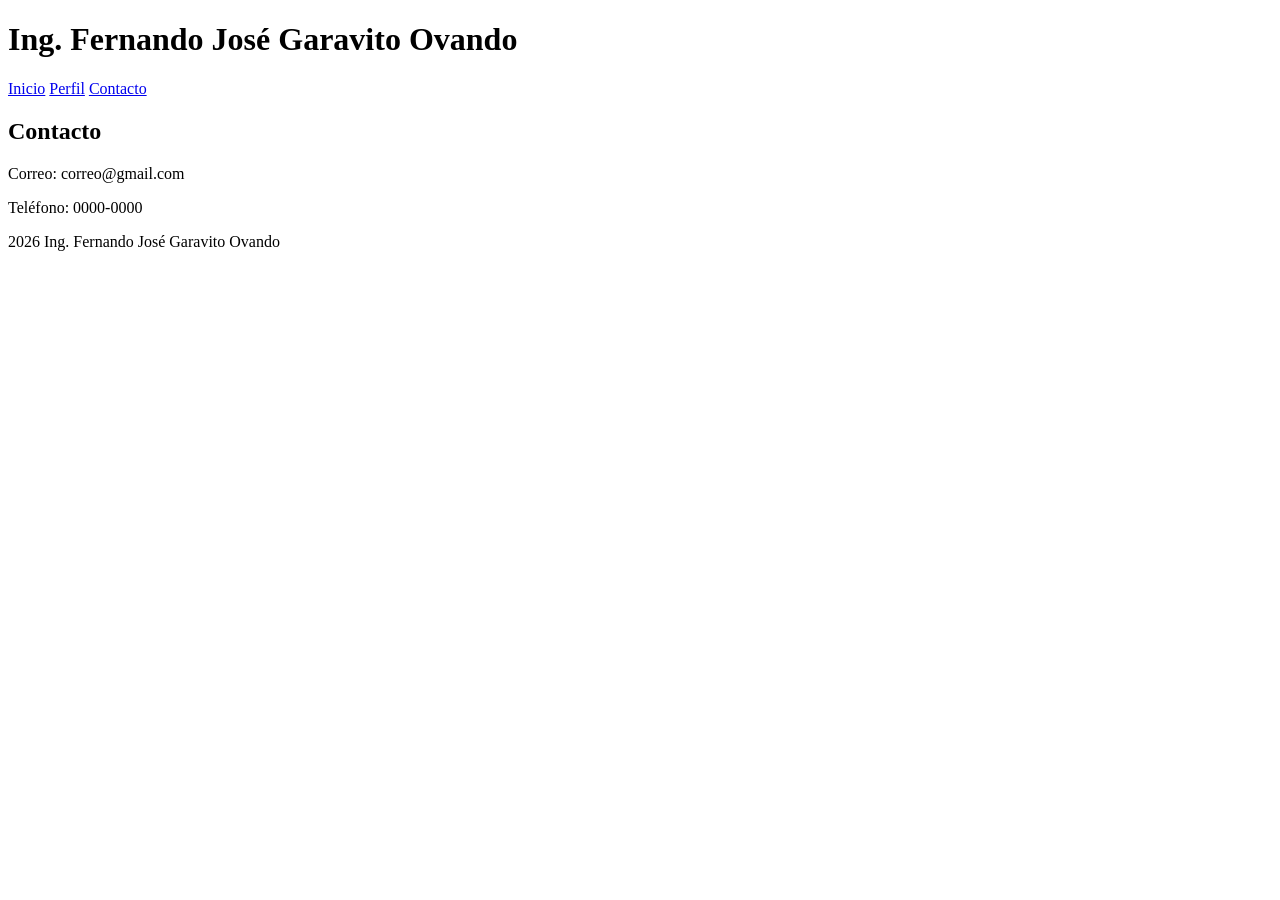
==== contacto.html @ 14e90460 "Cambios tercera clase Botones y una mejor estructura" ====
<!DOCTYPE html>
<html lang="es">
<head>
  <meta charset="UTF-8">
  <meta name="viewport" content="width=device-width, initial-scale=1.0">
  <title>Contacto - Curso Web Profesional</title>
  <meta name="description" content="Información de contacto.">
  <link rel="stylesheet" href="css/estilos.css">
</head>
<body>
  <header>
    <h1>Ing. Fernando José Garavito Ovando</h1>
    <nav>
      <a href="index.html">Inicio</a>
      <a href="perfil.html">Perfil</a>
      <a href="contacto.html">Contacto</a>
    </nav>
  </header>
  <main>
    <section>
      <h2>Contacto</h2>
      <p>Correo: correo@gmail.com</p>
      <p>Teléfono: 0000-0000</p>
    </section>
  </main>
  <footer>
    <p>2026 Ing. Fernando José Garavito Ovando</p>
  </footer>
  <script src="js/scripts.js"></script>
</body>
</html>
---- css/estilos.css ----
/* Hoja de estilos del proyecto.
   Se empieza a trabajar en la sesión 3.
   Las reglas se escriben debajo de este comentario. */
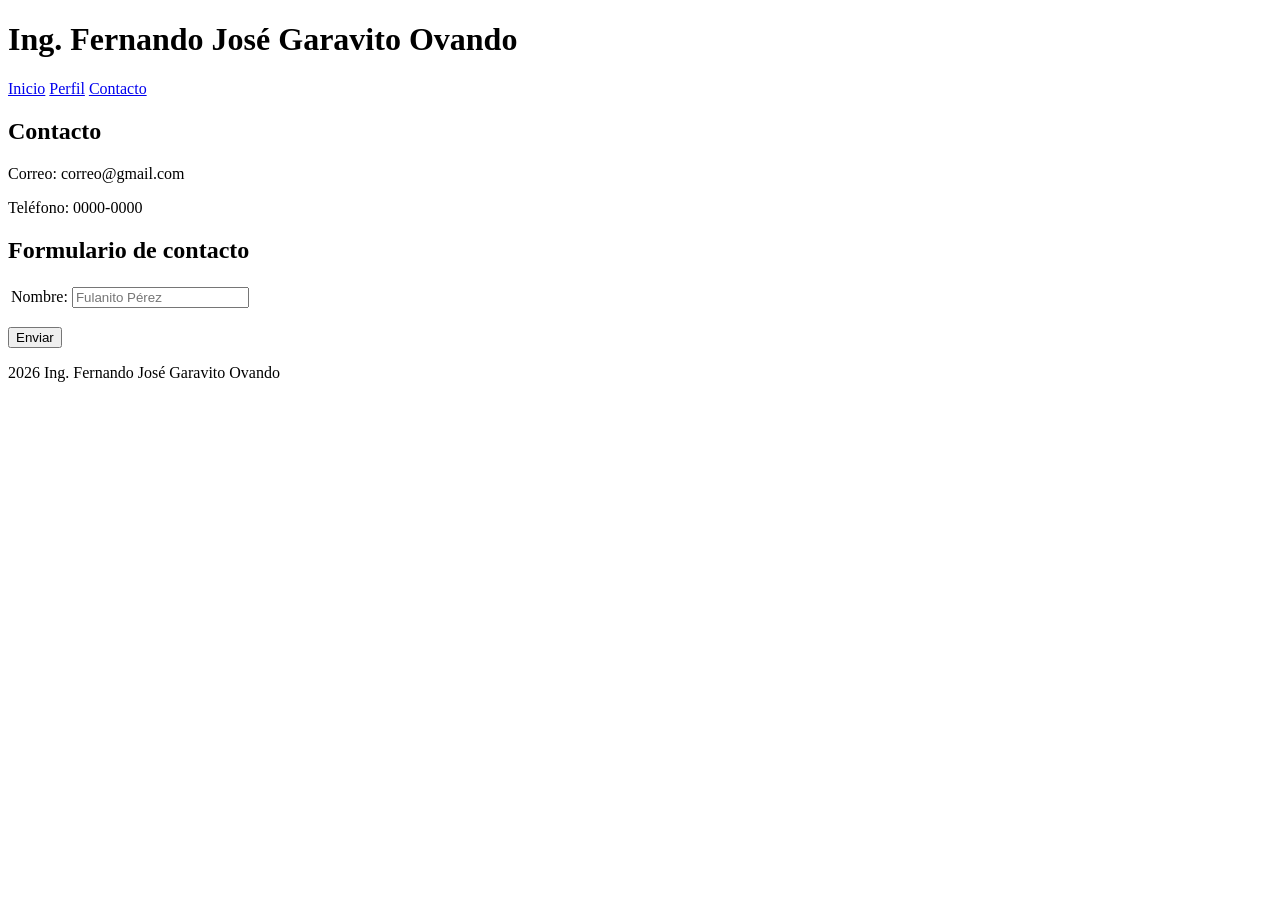
==== commit 8cc096e5: "Update contacto.html" ====
--- a/contacto.html
+++ b/contacto.html
@@ -22,6 +22,21 @@
       <p>Correo: correo@gmail.com</p>
       <p>Teléfono: 0000-0000</p>
     </section>
+
+    <section>
+      <h2>Formulario de contacto</h2>
+      <form action="#" method="post">
+        <table>
+          <tr>
+            <td><label for="nombre">Nombre:</label></td>
+            <td><input type="text" id="nombre" name="nombre" placeholder="Fulanito Pérez" required></td>
+          </tr>
+        </table>
+        <p>
+          <button type="submit">Enviar</button>
+        </p>
+      </form>
+    </section>
   </main>
   <footer>
     <p>2026 Ing. Fernando José Garavito Ovando</p>
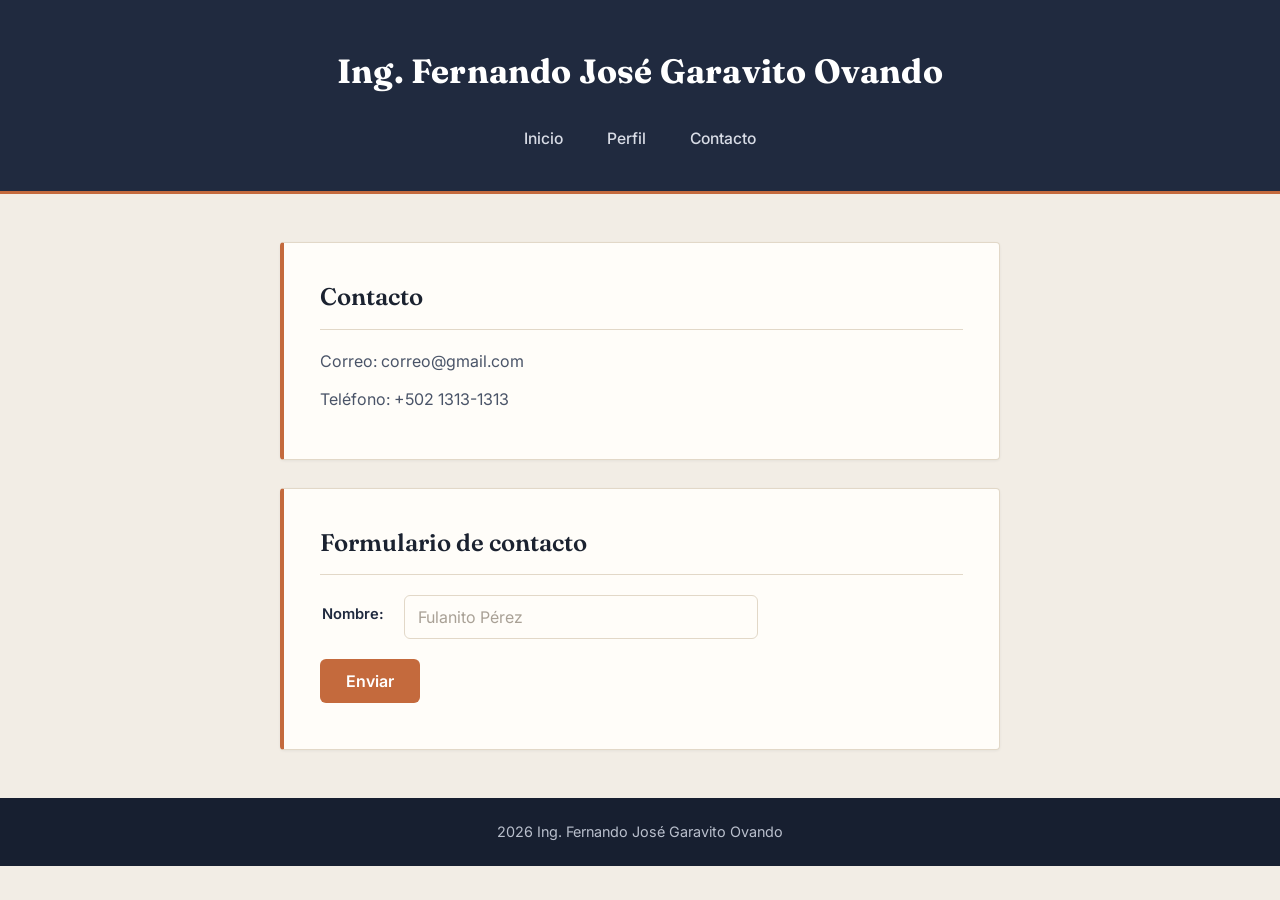
==== commit 87a2de8f: "Cambios" ====
--- a/contacto.html
+++ b/contacto.html
@@ -20,7 +20,7 @@
     <section>
       <h2>Contacto</h2>
       <p>Correo: correo@gmail.com</p>
-      <p>Teléfono: 0000-0000</p>
+      <p>Teléfono: +502 1313-1313</p>
     </section>
 
     <section>
--- a/css/estilos.css
+++ b/css/estilos.css
@@ -1,3 +1,238 @@
-/* Hoja de estilos del proyecto.
-   Se empieza a trabajar en la sesión 3.
-   Las reglas se escriben debajo de este comentario. */
+/* =====================================================
+   Sitio personal — Ing. Fernando José Garavito Ovando
+   Paleta: pizarra/índigo + cobre, tipografía Fraunces + Inter
+   ===================================================== */
+
+@import url('https://fonts.googleapis.com/css2?family=Fraunces:opsz,wght@9..144,500;9..144,600;9..144,700&family=Inter:wght@400;500;600&display=swap');
+
+:root {
+  --tinta:        #1b2230;
+  --tinta-suave:  #4a5468;
+  --pizarra:      #202a3f;
+  --pizarra-osc:  #171f30;
+  --cobre:        #c46a3d;
+  --cobre-osc:    #a8552d;
+  --fondo:        #f2ede5;
+  --superficie:   #fffdf9;
+  --borde:        #e2d8c8;
+}
+
+* {
+  margin: 0;
+  padding: 0;
+  box-sizing: border-box;
+}
+
+body {
+  font-family: "Inter", "Segoe UI", sans-serif;
+  background-color: var(--fondo);
+  color: var(--tinta);
+  line-height: 1.65;
+}
+
+h1, h2, h3 {
+  font-family: "Fraunces", "Georgia", serif;
+  font-weight: 600;
+  color: var(--tinta);
+}
+
+/* ===== Header ===== */
+header {
+  background-color: var(--pizarra);
+  color: #f2ede5;
+  padding: 44px 20px 30px;
+  text-align: center;
+  border-bottom: 3px solid var(--cobre);
+}
+
+header h1 {
+  color: #ffffff;
+  font-size: 2.1rem;
+  font-weight: 700;
+  letter-spacing: 0.2px;
+  margin-bottom: 18px;
+}
+
+/* ===== Navegación ===== */
+nav {
+  display: flex;
+  justify-content: center;
+  gap: 6px;
+  flex-wrap: wrap;
+}
+
+nav a {
+  color: #d8dce6;
+  text-decoration: none;
+  font-family: "Inter", sans-serif;
+  font-size: 0.98rem;
+  font-weight: 500;
+  padding: 8px 18px;
+  border-radius: 999px;
+  border: 1px solid transparent;
+  transition: all 0.2s ease;
+}
+
+nav a:hover,
+nav a:focus-visible {
+  color: #ffffff;
+  border-color: var(--cobre);
+  background-color: rgba(196, 106, 61, 0.18);
+}
+
+/* ===== Main / Contenido ===== */
+main {
+  max-width: 760px;
+  margin: 48px auto;
+  padding: 0 20px;
+}
+
+section {
+  background-color: var(--superficie);
+  border: 1px solid var(--borde);
+  border-radius: 4px;
+  border-left: 4px solid var(--cobre);
+  padding: 34px 36px;
+  margin-bottom: 28px;
+  box-shadow: 0 1px 3px rgba(23, 31, 48, 0.06);
+}
+
+section h2 {
+  font-size: 1.5rem;
+  margin-bottom: 18px;
+  padding-bottom: 12px;
+  border-bottom: 1px solid var(--borde);
+}
+
+section p {
+  color: var(--tinta-suave);
+  margin-bottom: 12px;
+  max-width: 65ch;
+}
+
+section ul {
+  color: var(--tinta-suave);
+  margin: 10px 0 10px 22px;
+}
+
+section ul li {
+  margin-bottom: 6px;
+}
+
+/* ===== Tarjetas de proyectos ===== */
+.tarjetas {
+  display: grid;
+  grid-template-columns: repeat(auto-fit, minmax(200px, 1fr));
+  gap: 20px;
+}
+
+.tarjetas article {
+  background-color: var(--fondo);
+  border: 1px solid var(--borde);
+  border-top: 3px solid var(--cobre);
+  border-radius: 6px;
+  padding: 20px;
+}
+
+.tarjetas article h3 {
+  font-family: "Fraunces", "Georgia", serif;
+  font-size: 1.1rem;
+  color: var(--pizarra);
+  margin-bottom: 10px;
+}
+
+.tarjetas article p {
+  color: var(--tinta-suave);
+  font-size: 0.95rem;
+  margin-bottom: 0;
+}
+
+/* ===== Formularios ===== */
+form {
+  display: flex;
+  flex-direction: column;
+  gap: 18px;
+  max-width: 440px;
+}
+
+form label {
+  display: block;
+  font-family: "Inter", sans-serif;
+  font-weight: 600;
+  font-size: 0.92rem;
+  color: var(--pizarra);
+  margin-bottom: 6px;
+}
+
+form input,
+form textarea {
+  width: 100%;
+  padding: 11px 13px;
+  border: 1px solid var(--borde);
+  border-radius: 6px;
+  background-color: #fffdf9;
+  font-family: inherit;
+  font-size: 1rem;
+  color: var(--tinta);
+}
+
+form textarea {
+  resize: vertical;
+  min-height: 110px;
+}
+
+form input:focus,
+form textarea:focus {
+  outline: none;
+  border-color: var(--cobre);
+  box-shadow: 0 0 0 3px rgba(196, 106, 61, 0.15);
+}
+
+form input::placeholder,
+form textarea::placeholder {
+  color: #a9a196;
+}
+
+button {
+  align-self: flex-start;
+  background-color: var(--cobre);
+  color: #ffffff;
+  border: none;
+  padding: 12px 26px;
+  border-radius: 6px;
+  font-family: "Inter", sans-serif;
+  font-size: 1rem;
+  font-weight: 600;
+  cursor: pointer;
+  transition: background-color 0.2s ease;
+}
+
+button:hover,
+button:focus-visible {
+  background-color: var(--cobre-osc);
+}
+
+/* ===== Footer ===== */
+footer {
+  background-color: var(--pizarra-osc);
+  color: #b9bfcc;
+  text-align: center;
+  padding: 22px;
+  font-size: 0.9rem;
+}
+
+/* ===== Accesibilidad y responsive ===== */
+a:focus-visible,
+button:focus-visible {
+  outline: 2px solid var(--cobre);
+  outline-offset: 2px;
+}
+
+@media (max-width: 480px) {
+  header h1 { font-size: 1.6rem; }
+  section { padding: 24px 20px; }
+}
+
+@media (prefers-reduced-motion: reduce) {
+  * { transition: none !important; }
+}
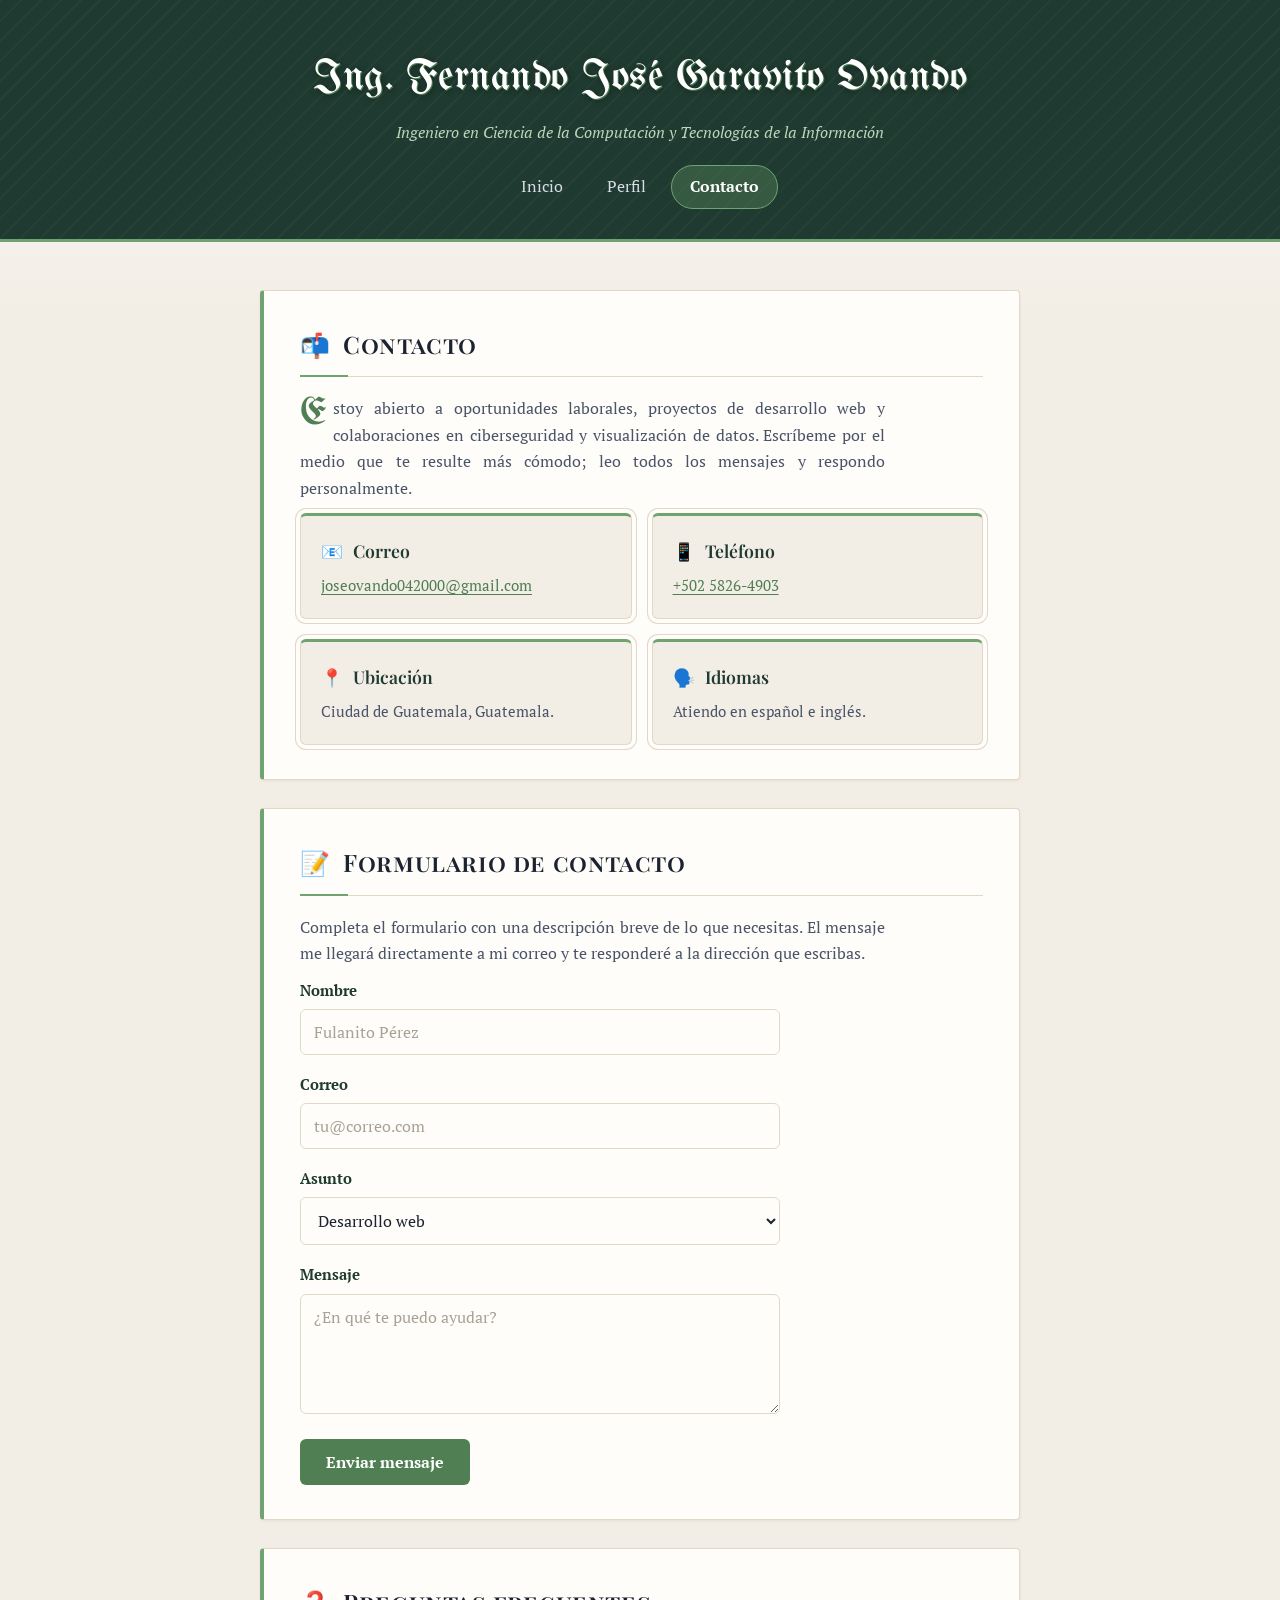
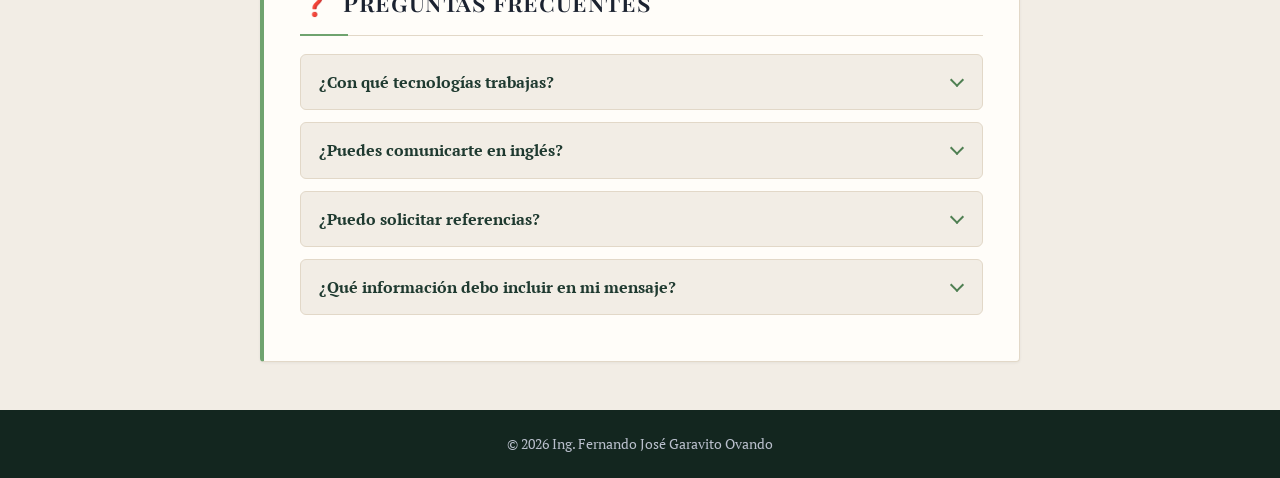
==== commit 03ed875f: "Correo y estilos" ====
--- a/contacto.html
+++ b/contacto.html
@@ -3,43 +3,108 @@
 <head>
   <meta charset="UTF-8">
   <meta name="viewport" content="width=device-width, initial-scale=1.0">
-  <title>Contacto - Curso Web Profesional</title>
-  <meta name="description" content="Información de contacto.">
+  <title>Contacto | Fernando Garavito – Ingeniero en Ciencia de la Computación</title>
+  <meta name="description" content="Contacta a Fernando José Garavito Ovando por correo, teléfono o mediante el formulario de contacto.">
+  <link rel="preconnect" href="https://fonts.googleapis.com">
+  <link rel="preconnect" href="https://fonts.gstatic.com" crossorigin>
+  <link rel="stylesheet" href="https://fonts.googleapis.com/css2?family=Playfair+Display:wght@500;600;700&family=PT+Serif:wght@400;700&family=UnifrakturMaguntia&display=swap">
   <link rel="stylesheet" href="css/estilos.css">
+  <script>document.documentElement.classList.add('js');</script>
 </head>
 <body>
   <header>
     <h1>Ing. Fernando José Garavito Ovando</h1>
+    <p class="subtitulo">Ingeniero en Ciencia de la Computación y Tecnologías de la Información</p>
     <nav>
       <a href="index.html">Inicio</a>
       <a href="perfil.html">Perfil</a>
-      <a href="contacto.html">Contacto</a>
+      <a href="contacto.html" aria-current="page">Contacto</a>
     </nav>
   </header>
+
   <main>
     <section>
-      <h2>Contacto</h2>
-      <p>Correo: correo@gmail.com</p>
-      <p>Teléfono: +502 1313-1313</p>
+      <h2><span class="emoji" aria-hidden="true">📬</span> Contacto</h2>
+      <p class="intro">Estoy abierto a oportunidades laborales, proyectos de desarrollo web y colaboraciones en ciberseguridad y visualización de datos. Escríbeme por el medio que te resulte más cómodo; leo todos los mensajes y respondo personalmente.</p>
+      <div class="rejilla">
+        <div class="tarjeta">
+          <h3><span class="emoji" aria-hidden="true">📧</span> Correo</h3>
+          <p><a href="mailto:joseovando042000@gmail.com">joseovando042000@gmail.com</a></p>
+        </div>
+        <div class="tarjeta">
+          <h3><span class="emoji" aria-hidden="true">📱</span> Teléfono</h3>
+          <p><a href="tel:+50258264903">+502 5826-4903</a></p>
+        </div>
+        <div class="tarjeta">
+          <h3><span class="emoji" aria-hidden="true">📍</span> Ubicación</h3>
+          <p>Ciudad de Guatemala, Guatemala.</p>
+        </div>
+        <div class="tarjeta">
+          <h3><span class="emoji" aria-hidden="true">🗣️</span> Idiomas</h3>
+          <p>Atiendo en español e inglés.</p>
+        </div>
+      </div>
     </section>
 
     <section>
-      <h2>Formulario de contacto</h2>
-      <form action="#" method="post">
-        <table>
-          <tr>
-            <td><label for="nombre">Nombre:</label></td>
-            <td><input type="text" id="nombre" name="nombre" placeholder="Fulanito Pérez" required></td>
-          </tr>
-        </table>
-        <p>
-          <button type="submit">Enviar</button>
-        </p>
+      <h2><span class="emoji" aria-hidden="true">📝</span> Formulario de contacto</h2>
+      <p>Completa el formulario con una descripción breve de lo que necesitas. El mensaje me llegará directamente a mi correo y te responderé a la dirección que escribas.</p>
+      <!-- Los mensajes se envían con FormSubmit (formsubmit.co) a joseovando042000@gmail.com -->
+      <form action="https://formsubmit.co/joseovando042000@gmail.com" method="POST" id="form-contacto">
+        <input type="hidden" name="_subject" value="Nuevo mensaje desde tu sitio web">
+        <input type="hidden" name="_template" value="table">
+        <input type="hidden" name="_captcha" value="false">
+        <input type="text" name="_honey" class="trampa" tabindex="-1" autocomplete="off" aria-hidden="true">
+        <div class="campo">
+          <label for="nombre">Nombre</label>
+          <input type="text" id="nombre" name="nombre" placeholder="Fulanito Pérez" autocomplete="name" required>
+        </div>
+        <div class="campo">
+          <label for="correo">Correo</label>
+          <input type="email" id="correo" name="email" placeholder="tu@correo.com" autocomplete="email" required>
+        </div>
+        <div class="campo">
+          <label for="asunto">Asunto</label>
+          <select id="asunto" name="asunto">
+            <option>Desarrollo web</option>
+            <option>Mapas y dashboards</option>
+            <option>Bases de datos</option>
+            <option>Ciberseguridad</option>
+            <option>Otro</option>
+          </select>
+        </div>
+        <div class="campo">
+          <label for="mensaje">Mensaje</label>
+          <textarea id="mensaje" name="mensaje" placeholder="¿En qué te puedo ayudar?" required></textarea>
+        </div>
+        <button type="submit" id="btn-enviar">Enviar mensaje</button>
+        <p class="form-mensaje" id="form-mensaje" role="status" aria-live="polite"></p>
       </form>
     </section>
+
+    <section>
+      <h2><span class="emoji" aria-hidden="true">❓</span> Preguntas frecuentes</h2>
+      <details class="faq">
+        <summary>¿Con qué tecnologías trabajas?</summary>
+        <p>Principalmente con Laravel, PHP, Python, JavaScript, PostgreSQL y MongoDB, además de ArcGIS para mapas y dashboards. La lista completa está en la sección de habilidades técnicas de mi perfil.</p>
+      </details>
+      <details class="faq">
+        <summary>¿Puedes comunicarte en inglés?</summary>
+        <p>Sí. Tengo un nivel de inglés avanzado y experiencia brindando soporte técnico en inglés para plataformas globales.</p>
+      </details>
+      <details class="faq">
+        <summary>¿Puedo solicitar referencias?</summary>
+        <p>Sí. Cuento con referencias laborales y académicas que puedo compartir a solicitud durante un proceso de selección.</p>
+      </details>
+      <details class="faq">
+        <summary>¿Qué información debo incluir en mi mensaje?</summary>
+        <p>Una descripción del proyecto o del puesto, los plazos aproximados y la mejor forma de contactarte. Con eso puedo darte una respuesta concreta desde el primer mensaje.</p>
+      </details>
+    </section>
   </main>
+
   <footer>
-    <p>2026 Ing. Fernando José Garavito Ovando</p>
+    <p>&copy; <span id="anio">2026</span> Ing. Fernando José Garavito Ovando</p>
   </footer>
   <script src="js/scripts.js"></script>
 </body>
--- a/css/estilos.css
+++ b/css/estilos.css
@@ -1,20 +1,26 @@
 /* =====================================================
    Sitio personal — Ing. Fernando José Garavito Ovando
-   Paleta: pizarra/índigo + cobre, tipografía Fraunces + Inter
+   Paleta: verde oscuro + verde claro, tipografía Playfair Display + PT Serif
+   (acento gótico UnifrakturMaguntia en el nombre y la letra capital)
+   Las fuentes se cargan con <link> en el <head> de cada página.
+
+   Nota técnica: las animaciones de entrada usan las propiedades
+   "translate" y "scale", y los efectos de hover usan "transform".
+   Así no se pisan entre sí y el hover siempre funciona.
    ===================================================== */
-
-@import url('https://fonts.googleapis.com/css2?family=Fraunces:opsz,wght@9..144,500;9..144,600;9..144,700&family=Inter:wght@400;500;600&display=swap');
 
 :root {
   --tinta:        #1b2230;
   --tinta-suave:  #4a5468;
-  --pizarra:      #202a3f;
-  --pizarra-osc:  #171f30;
-  --cobre:        #c46a3d;
-  --cobre-osc:    #a8552d;
+  --pizarra:      #1f3a30;
+  --pizarra-osc:  #13261f;
+  --cobre:        #6fa36f;
+  --cobre-osc:    #4f7f52;
   --fondo:        #f2ede5;
   --superficie:   #fffdf9;
   --borde:        #e2d8c8;
+  --verde-suave:  #e8f0e4;
+  --sombra-hover: 0 12px 24px rgba(23, 31, 48, 0.14);
 }
 
 * {
@@ -23,22 +29,71 @@
   box-sizing: border-box;
 }
 
+html { scroll-behavior: smooth; }
+
 body {
-  font-family: "Inter", "Segoe UI", sans-serif;
+  font-family: "PT Serif", "Georgia", serif;
   background-color: var(--fondo);
+  background-image: linear-gradient(180deg, var(--superficie) 0%, var(--fondo) 320px);
   color: var(--tinta);
   line-height: 1.65;
 }
 
 h1, h2, h3 {
-  font-family: "Fraunces", "Georgia", serif;
+  font-family: "Playfair Display", "Georgia", serif;
   font-weight: 600;
   color: var(--tinta);
+}
+
+/* ===== Keyframes ===== */
+@keyframes entrar {
+  from { opacity: 0; translate: 0 16px; }
+  to   { opacity: 1; translate: 0 0; }
+}
+
+@keyframes entrar-lado {
+  from { opacity: 0; translate: -18px 0; }
+  to   { opacity: 1; translate: 0 0; }
+}
+
+@keyframes pop {
+  0%   { opacity: 0; scale: 0.6; }
+  100% { opacity: 1; scale: 1; }
+}
+
+@keyframes caer {
+  from { opacity: 0; translate: 0 -24px; letter-spacing: 4px; }
+  to   { opacity: 1; translate: 0 0; letter-spacing: 0.5px; }
+}
+
+@keyframes saludar {
+  0%, 60%, 100% { rotate: 0deg; }
+  10%, 30%      { rotate: 16deg; }
+  20%, 40%      { rotate: -10deg; }
+}
+
+@keyframes rebote {
+  0%, 100% { translate: 0 0; scale: 1; }
+  30%      { translate: 0 -8px; scale: 1.2; }
+  60%      { translate: 0 0; scale: 0.95; }
+}
+
+@keyframes abrir {
+  from { opacity: 0; translate: 0 -8px; }
+  to   { opacity: 1; translate: 0 0; }
 }
 
 /* ===== Header ===== */
 header {
   background-color: var(--pizarra);
+  background-image: repeating-linear-gradient(
+    135deg,
+    rgba(255, 255, 255, 0.03) 0px,
+    rgba(255, 255, 255, 0.03) 2px,
+    transparent 2px,
+    transparent 14px
+  );
+  background-size: 200% 200%;
   color: #f2ede5;
   padding: 44px 20px 30px;
   text-align: center;
@@ -47,10 +102,28 @@
 
 header h1 {
   color: #ffffff;
-  font-size: 2.1rem;
-  font-weight: 700;
-  letter-spacing: 0.2px;
-  margin-bottom: 18px;
+  font-family: "UnifrakturMaguntia", cursive;
+  font-size: 2.6rem;
+  font-weight: 400;
+  letter-spacing: 0.5px;
+  margin-bottom: 6px;
+  text-shadow: 1px 1px 0 var(--cobre-osc), 2px 2px 6px rgba(0, 0, 0, 0.35);
+  animation: caer 0.9s ease both;
+  transition: transform 0.3s ease, text-shadow 0.3s ease;
+}
+
+header h1:hover {
+  transform: scale(1.03);
+  text-shadow: 1px 1px 0 var(--cobre-osc), 0 0 18px rgba(111, 163, 111, 0.6);
+}
+
+/* Subtítulo profesional bajo el nombre */
+.subtitulo {
+  color: #bcd6bc;
+  font-size: 1rem;
+  font-style: italic;
+  margin-bottom: 20px;
+  animation: entrar 0.6s ease 0.25s both;
 }
 
 /* ===== Navegación ===== */
@@ -62,27 +135,62 @@
 }
 
 nav a {
+  position: relative;
   color: #d8dce6;
   text-decoration: none;
-  font-family: "Inter", sans-serif;
   font-size: 0.98rem;
-  font-weight: 500;
   padding: 8px 18px;
   border-radius: 999px;
   border: 1px solid transparent;
-  transition: all 0.2s ease;
+  transition: color 0.2s ease, background-color 0.2s ease, border-color 0.2s ease, transform 0.2s ease;
+  animation: entrar 0.5s ease both;
+}
+nav a:nth-child(1) { animation-delay: 0.35s; }
+nav a:nth-child(2) { animation-delay: 0.5s; }
+nav a:nth-child(3) { animation-delay: 0.65s; }
+
+/* Línea que crece debajo del enlace */
+nav a::after {
+  content: "";
+  position: absolute;
+  left: 50%;
+  right: 50%;
+  bottom: 4px;
+  height: 2px;
+  background-color: var(--cobre);
+  transition: left 0.25s ease, right 0.25s ease;
 }
 
 nav a:hover,
 nav a:focus-visible {
   color: #ffffff;
   border-color: var(--cobre);
-  background-color: rgba(196, 106, 61, 0.18);
-}
-
-/* ===== Main / Contenido ===== */
+  background-color: rgba(111, 163, 111, 0.22);
+  transform: translateY(-3px);
+}
+
+nav a:hover::after,
+nav a:focus-visible::after {
+  left: 18px;
+  right: 18px;
+}
+
+nav a[aria-current="page"] {
+  color: #ffffff;
+  font-weight: 700;
+  background-color: rgba(111, 163, 111, 0.3);
+  border-color: var(--cobre);
+}
+
+/* ===== Evitar que el texto se salga de su caja ===== */
+main, section, .tarjeta, .linea-tiempo li, .faq, .lista li {
+  min-width: 0;
+  overflow-wrap: break-word;   /* solo parte algo si de verdad no cabe (p. ej. un correo muy largo) */
+}
+
+/* ===== Main / Secciones ===== */
 main {
-  max-width: 760px;
+  max-width: 800px;
   margin: 48px auto;
   padding: 0 20px;
 }
@@ -95,77 +203,516 @@
   padding: 34px 36px;
   margin-bottom: 28px;
   box-shadow: 0 1px 3px rgba(23, 31, 48, 0.06);
-}
-
+  transition: opacity 0.7s ease, translate 0.7s ease,
+              transform 0.3s ease, box-shadow 0.3s ease, border-color 0.3s ease;
+}
+
+/* La sección se levanta al pasar el cursor */
+section:hover {
+  transform: translateY(-5px);
+  box-shadow: var(--sombra-hover);
+  border-left-color: var(--cobre-osc);
+}
+
+/* Aparición al hacer scroll (solo con JavaScript) */
+.js main section {
+  opacity: 0;
+  translate: 0 28px;
+}
+.js main section.visible {
+  opacity: 1;
+  translate: 0 0;
+}
+
+/* Título con línea que se llena al pasar el cursor por la sección */
 section h2 {
+  position: relative;
   font-size: 1.5rem;
+  font-variant: small-caps;
+  letter-spacing: 0.6px;
   margin-bottom: 18px;
   padding-bottom: 12px;
   border-bottom: 1px solid var(--borde);
+}
+
+section h2::after {
+  content: "";
+  position: absolute;
+  left: 0;
+  bottom: -1px;
+  width: 48px;
+  height: 2px;
+  background-color: var(--cobre);
+  transition: width 0.45s ease;
+}
+
+section:hover h2::after {
+  width: 100%;
+}
+
+.emoji {
+  display: inline-block;
+  margin-right: 6px;
+  font-variant: normal;
+  transition: transform 0.3s ease;
+}
+
+section:hover h2 .emoji {
+  transform: scale(1.2) rotate(-10deg);
+}
+
+.saludo {
+  transform-origin: 70% 70%;
+  animation: saludar 2.4s ease-in-out 1s 3;
+}
+
+section h3 {
+  font-size: 1.1rem;
+  color: var(--pizarra);
+  margin-bottom: 8px;
 }
 
 section p {
   color: var(--tinta-suave);
   margin-bottom: 12px;
   max-width: 65ch;
-}
-
-section ul {
-  color: var(--tinta-suave);
-  margin: 10px 0 10px 22px;
-}
-
-section ul li {
-  margin-bottom: 6px;
-}
-
-/* ===== Tarjetas de proyectos ===== */
-.tarjetas {
+  text-align: justify;
+  hyphens: none;          /* nunca cortar palabras al final de la línea */
+  -webkit-hyphens: none;
+  overflow-wrap: break-word;   /* solo actúa si una palabra no cabe en la línea */
+  word-break: normal;
+}
+
+section a {
+  color: var(--cobre-osc);
+  text-underline-offset: 3px;
+  transition: color 0.2s ease;
+}
+
+section a:hover { color: var(--pizarra); }
+
+.intro::first-letter {
+  font-family: "UnifrakturMaguntia", cursive;
+  font-size: 2.4rem;
+  color: var(--cobre-osc);
+  float: left;
+  line-height: 0.8;
+  padding-right: 6px;
+  padding-top: 4px;
+}
+
+/* ===== Chips ===== */
+.chips {
+  list-style: none;
+  display: flex;
+  flex-wrap: wrap;
+  gap: 10px;
+  margin: 18px 0 24px;
+}
+
+.chips li {
+  background-color: var(--fondo);
+  border: 1px solid var(--borde);
+  border-radius: 999px;
+  padding: 6px 16px;
+  color: var(--pizarra);
+  font-weight: 700;
+  font-size: 0.92rem;
+  cursor: default;
+  transition: transform 0.2s ease, border-color 0.2s ease, background-color 0.2s ease, box-shadow 0.2s ease;
+}
+
+.chips li:hover {
+  transform: translateY(-4px) scale(1.05);
+  border-color: var(--cobre);
+  background-color: var(--verde-suave);
+  box-shadow: 0 6px 12px rgba(31, 58, 48, 0.12);
+}
+
+.chips-sm { margin: 12px 0 0; gap: 6px; }
+.chips-sm li { padding: 2px 10px; font-size: 0.78rem; }
+
+.js section > .chips li { opacity: 0; }
+.js section.visible > .chips li { animation: pop 0.45s cubic-bezier(0.34, 1.56, 0.64, 1) forwards; }
+.js section.visible > .chips li:nth-child(1) { animation-delay: 0.3s; }
+.js section.visible > .chips li:nth-child(2) { animation-delay: 0.42s; }
+.js section.visible > .chips li:nth-child(3) { animation-delay: 0.54s; }
+.js section.visible > .chips li:nth-child(4) { animation-delay: 0.66s; }
+
+/* ===== Botones enlace ===== */
+.acciones {
+  display: flex;
+  flex-wrap: wrap;
+  gap: 12px;
+  margin-top: 8px;
+}
+
+.boton {
+  display: inline-block;
+  background-color: var(--cobre-osc);
+  color: #ffffff;
+  text-decoration: none;
+  padding: 11px 22px;
+  border: 2px solid var(--cobre-osc);
+  border-radius: 6px;
+  font-weight: 700;
+  transition: background-color 0.2s ease, border-color 0.2s ease, transform 0.2s ease, box-shadow 0.2s ease;
+}
+
+.boton-secundario {
+  background-color: transparent;
+  color: var(--cobre-osc);
+}
+
+.boton:hover,
+.boton:focus-visible {
+  background-color: var(--pizarra);
+  border-color: var(--pizarra);
+  color: #ffffff;
+  transform: translateY(-3px);
+  box-shadow: 0 8px 16px rgba(31, 58, 48, 0.25);
+}
+
+.boton:active { transform: translateY(0) scale(0.97); }
+
+/* ===== Rejilla de tarjetas ===== */
+.rejilla {
   display: grid;
-  grid-template-columns: repeat(auto-fit, minmax(200px, 1fr));
+  grid-template-columns: repeat(auto-fit, minmax(240px, 1fr));
   gap: 20px;
-}
-
-.tarjetas article {
+  margin-top: 8px;
+}
+
+.tarjeta {
   background-color: var(--fondo);
   border: 1px solid var(--borde);
   border-top: 3px solid var(--cobre);
   border-radius: 6px;
   padding: 20px;
-}
-
-.tarjetas article h3 {
-  font-family: "Fraunces", "Georgia", serif;
-  font-size: 1.1rem;
-  color: var(--pizarra);
-  margin-bottom: 10px;
-}
-
-.tarjetas article p {
+  box-shadow: 0 0 0 4px var(--superficie), 0 0 0 5px var(--borde);
+  transition: transform 0.25s ease, box-shadow 0.25s ease, background-color 0.25s ease, border-color 0.25s ease;
+}
+
+.tarjeta:hover {
+  transform: translateY(-8px) rotate(-0.6deg);
+  background-color: var(--superficie);
+  border-top-color: var(--cobre-osc);
+  box-shadow: 0 0 0 4px var(--superficie), 0 0 0 5px var(--cobre), 0 14px 22px rgba(23, 31, 48, 0.16);
+}
+
+.tarjeta:nth-child(even):hover {
+  transform: translateY(-8px) rotate(0.6deg);
+}
+
+.tarjeta:hover .emoji {
+  animation: rebote 0.7s ease;
+}
+
+.tarjeta p {
+  font-size: 0.95rem;
+  margin-bottom: 0;
+}
+
+.js .rejilla > * { opacity: 0; }
+.js section.visible .rejilla > * { animation: entrar 0.5s ease forwards; }
+.js section.visible .rejilla > *:nth-child(1) { animation-delay: 0.15s; }
+.js section.visible .rejilla > *:nth-child(2) { animation-delay: 0.28s; }
+.js section.visible .rejilla > *:nth-child(3) { animation-delay: 0.41s; }
+.js section.visible .rejilla > *:nth-child(4) { animation-delay: 0.54s; }
+.js section.visible .rejilla > *:nth-child(5) { animation-delay: 0.67s; }
+.js section.visible .rejilla > *:nth-child(6) { animation-delay: 0.8s; }
+
+/* ===== Pasos (Cómo trabajo) ===== */
+.pasos {
+  list-style: none;
+  counter-reset: paso;
+  display: grid;
+  gap: 14px;
+  margin-top: 8px;
+}
+
+.paso {
+  counter-increment: paso;
+  position: relative;
+  background-color: var(--fondo);
+  border: 1px solid var(--borde);
+  border-radius: 6px;
+  padding: 16px 18px 16px 70px;
+  transition: transform 0.25s ease, box-shadow 0.25s ease, border-color 0.25s ease, background-color 0.25s ease;
+}
+
+.paso::before {
+  content: counter(paso);
+  position: absolute;
+  left: 18px;
+  top: 16px;
+  width: 36px;
+  height: 36px;
+  border-radius: 50%;
+  display: grid;
+  place-items: center;
+  background-color: var(--cobre-osc);
+  color: #ffffff;
+  font-family: "Playfair Display", serif;
+  font-weight: 700;
+  transition: transform 0.3s ease, background-color 0.3s ease;
+}
+
+.paso:hover {
+  transform: translateY(-4px) translateX(4px);
+  background-color: var(--superficie);
+  border-color: var(--cobre);
+  box-shadow: var(--sombra-hover);
+}
+
+.paso:hover::before {
+  transform: rotate(360deg) scale(1.1);
+  background-color: var(--pizarra);
+}
+
+.paso h3 { margin-bottom: 4px; }
+.paso p { margin-bottom: 0; font-size: 0.95rem; }
+
+.js .pasos .paso { opacity: 0; }
+.js section.visible .pasos .paso { animation: entrar-lado 0.5s ease forwards; }
+.js section.visible .pasos .paso:nth-child(1) { animation-delay: 0.15s; }
+.js section.visible .pasos .paso:nth-child(2) { animation-delay: 0.3s; }
+.js section.visible .pasos .paso:nth-child(3) { animation-delay: 0.45s; }
+.js section.visible .pasos .paso:nth-child(4) { animation-delay: 0.6s; }
+
+/* ===== Línea de tiempo (experiencia) ===== */
+.linea-tiempo {
+  list-style: none;
+  position: relative;
+  margin: 8px 0 0 8px;
+  padding-left: 26px;
+  border-left: 2px solid var(--borde);
+}
+
+.linea-tiempo li {
+  position: relative;
+  padding: 14px 18px;
+  margin-bottom: 14px;
+  border: 1px solid transparent;
+  border-radius: 6px;
+  transition: transform 0.25s ease, box-shadow 0.25s ease, background-color 0.25s ease, border-color 0.25s ease;
+}
+
+/* Punto sobre la línea */
+.linea-tiempo li::before {
+  content: "";
+  position: absolute;
+  left: -34px;
+  top: 20px;
+  width: 12px;
+  height: 12px;
+  border-radius: 50%;
+  background-color: var(--superficie);
+  border: 3px solid var(--cobre);
+  transition: transform 0.25s ease, background-color 0.25s ease;
+}
+
+.linea-tiempo li:hover {
+  transform: translateY(-4px) translateX(4px);
+  background-color: var(--fondo);
+  border-color: var(--borde);
+  box-shadow: var(--sombra-hover);
+}
+
+.linea-tiempo li:hover::before {
+  transform: scale(1.4);
+  background-color: var(--cobre-osc);
+}
+
+.linea-tiempo h3 { margin-bottom: 2px; }
+.linea-tiempo p { margin-bottom: 4px; font-size: 0.95rem; }
+.linea-tiempo .meta { color: var(--cobre-osc); font-size: 0.9rem; text-align: left; }
+.linea-tiempo .meta strong { color: var(--pizarra); }
+
+.js section > .linea-tiempo li { opacity: 0; }
+.js section.visible > .linea-tiempo li { animation: entrar-lado 0.5s ease forwards; }
+.js section.visible > .linea-tiempo li:nth-child(1) { animation-delay: 0.2s; }
+.js section.visible > .linea-tiempo li:nth-child(2) { animation-delay: 0.35s; }
+.js section.visible > .linea-tiempo li:nth-child(3) { animation-delay: 0.5s; }
+
+/* Lista sencilla dentro de tarjetas */
+.lista-simple {
+  list-style: none;
   color: var(--tinta-suave);
   font-size: 0.95rem;
-  margin-bottom: 0;
-}
+}
+
+.lista-simple li {
+  padding: 4px 0 4px 16px;
+  position: relative;
+  transition: transform 0.2s ease, color 0.2s ease;
+}
+
+.lista-simple li::before {
+  content: "";
+  position: absolute;
+  left: 0;
+  top: 0.85em;
+  width: 6px;
+  height: 6px;
+  border-radius: 50%;
+  background-color: var(--cobre);
+}
+
+.lista-simple li:hover {
+  transform: translateX(4px);
+  color: var(--pizarra);
+}
+
+/* ===== Lista de servicios ===== */
+.lista {
+  list-style: none;
+  margin: 10px 0;
+}
+
+.lista li {
+  color: var(--tinta-suave);
+  margin-bottom: 8px;
+  padding: 10px 14px;
+  border-left: 3px solid transparent;
+  border-radius: 4px;
+  transition: background-color 0.2s ease, transform 0.2s ease, border-color 0.2s ease, box-shadow 0.2s ease;
+}
+
+.lista li strong { color: var(--pizarra); }
+
+.lista li:hover {
+  background-color: var(--fondo);
+  border-left-color: var(--cobre);
+  transform: translateX(6px) translateY(-2px);
+  box-shadow: 0 4px 10px rgba(23, 31, 48, 0.08);
+}
+
+.js section > .lista li { opacity: 0; }
+.js section.visible > .lista li { animation: entrar-lado 0.45s ease forwards; }
+.js section.visible > .lista li:nth-child(1) { animation-delay: 0.25s; }
+.js section.visible > .lista li:nth-child(2) { animation-delay: 0.38s; }
+.js section.visible > .lista li:nth-child(3) { animation-delay: 0.51s; }
+
+/* ===== Texto expandible ===== */
+.texto-expandible {
+  position: relative;
+  max-height: 4.6em;
+  overflow: hidden;
+  transition: max-height 0.45s ease;
+}
+
+.texto-expandible.expandido { max-height: 1200px; }
+
+.texto-expandible:not(.expandido)::after {
+  content: "";
+  position: absolute;
+  bottom: 0;
+  left: 0;
+  right: 0;
+  height: 2.2em;
+  background: linear-gradient(to bottom, rgba(255, 253, 249, 0), var(--superficie));
+  pointer-events: none;
+}
+
+/* ===== Bloque oculto ===== */
+.bloque-oculto {
+  max-height: 0;
+  opacity: 0;
+  overflow: hidden;
+  margin-top: 0;
+  transition: max-height 0.45s ease, opacity 0.3s ease, margin-top 0.3s ease;
+}
+
+.bloque-oculto.mostrado {
+  max-height: 1400px;
+  opacity: 1;
+  margin-top: 14px;
+}
+
+.bloque-oculto.mostrado li { animation: entrar-lado 0.4s ease both; }
+.bloque-oculto.mostrado li:nth-child(1) { animation-delay: 0.05s; }
+.bloque-oculto.mostrado li:nth-child(2) { animation-delay: 0.15s; }
+.bloque-oculto.mostrado li:nth-child(3) { animation-delay: 0.25s; }
+.bloque-oculto.mostrado li:nth-child(4) { animation-delay: 0.35s; }
+
+/* ===== Preguntas frecuentes ===== */
+.faq {
+  background-color: var(--fondo);
+  border: 1px solid var(--borde);
+  border-radius: 6px;
+  margin-bottom: 12px;
+  transition: transform 0.25s ease, box-shadow 0.25s ease, border-color 0.25s ease, background-color 0.25s ease;
+}
+
+.faq:hover {
+  transform: translateY(-3px);
+  border-color: var(--cobre);
+  background-color: var(--superficie);
+  box-shadow: 0 8px 16px rgba(23, 31, 48, 0.1);
+}
+
+.faq summary {
+  list-style: none;
+  cursor: pointer;
+  padding: 14px 44px 14px 18px;
+  position: relative;
+  font-weight: 700;
+  color: var(--pizarra);
+}
+
+.faq summary::-webkit-details-marker { display: none; }
+
+/* Flecha que gira al abrir */
+.faq summary::after {
+  content: "";
+  position: absolute;
+  right: 20px;
+  top: 50%;
+  width: 8px;
+  height: 8px;
+  border-right: 2px solid var(--cobre-osc);
+  border-bottom: 2px solid var(--cobre-osc);
+  transform: translateY(-70%) rotate(45deg);
+  transition: transform 0.3s ease;
+}
+
+.faq[open] summary::after {
+  transform: translateY(-30%) rotate(-135deg);
+}
+
+.faq p {
+  padding: 0 18px 14px;
+  margin: 0;
+}
+
+.faq[open] p { animation: abrir 0.35s ease; }
 
 /* ===== Formularios ===== */
 form {
   display: flex;
   flex-direction: column;
   gap: 18px;
-  max-width: 440px;
+  max-width: 480px;
 }
 
 form label {
   display: block;
-  font-family: "Inter", sans-serif;
-  font-weight: 600;
+  font-weight: 700;
   font-size: 0.92rem;
   color: var(--pizarra);
   margin-bottom: 6px;
+  transition: color 0.2s ease, transform 0.2s ease;
+}
+
+.campo:focus-within label {
+  color: var(--cobre-osc);
+  transform: translateX(4px);
 }
 
 form input,
-form textarea {
+form textarea,
+form select {
   width: 100%;
   padding: 11px 13px;
   border: 1px solid var(--borde);
@@ -174,18 +721,29 @@
   font-family: inherit;
   font-size: 1rem;
   color: var(--tinta);
+  transition: border-color 0.2s ease, box-shadow 0.2s ease, transform 0.2s ease;
 }
 
 form textarea {
   resize: vertical;
-  min-height: 110px;
+  min-height: 120px;
+}
+
+form input:hover,
+form textarea:hover,
+form select:hover {
+  border-color: var(--cobre);
+  transform: translateY(-2px);
+  box-shadow: 0 4px 10px rgba(23, 31, 48, 0.08);
 }
 
 form input:focus,
-form textarea:focus {
+form textarea:focus,
+form select:focus {
   outline: none;
   border-color: var(--cobre);
-  box-shadow: 0 0 0 3px rgba(196, 106, 61, 0.15);
+  box-shadow: 0 0 0 3px rgba(111, 163, 111, 0.2), 0 6px 12px rgba(23, 31, 48, 0.08);
+  transform: translateY(-2px);
 }
 
 form input::placeholder,
@@ -193,23 +751,127 @@
   color: #a9a196;
 }
 
+.form-mensaje {
+  display: none;
+  text-align: left;
+  color: var(--pizarra);
+  background-color: var(--verde-suave);
+  border: 1px solid var(--cobre);
+  border-radius: 6px;
+  padding: 12px 14px;
+  margin: 0;
+}
+
+.form-mensaje.error {
+  color: #7a2a1f;
+  background-color: #f8e7e3;
+  border-color: #c9826f;
+}
+
+/* Campo trampa contra spam: invisible para personas */
+.trampa {
+  position: absolute;
+  left: -9999px;
+  width: 1px;
+  height: 1px;
+  opacity: 0;
+}
+
+button:disabled {
+  opacity: 0.7;
+  cursor: wait;
+  transform: none;
+}
+
+.form-mensaje.visible {
+  display: block;
+  animation: pop 0.45s cubic-bezier(0.34, 1.56, 0.64, 1);
+}
+
+/* ===== Botones ===== */
 button {
   align-self: flex-start;
-  background-color: var(--cobre);
+  background-color: var(--cobre-osc);
   color: #ffffff;
   border: none;
   padding: 12px 26px;
   border-radius: 6px;
-  font-family: "Inter", sans-serif;
+  font-family: "PT Serif", serif;
   font-size: 1rem;
-  font-weight: 600;
+  font-weight: 700;
   cursor: pointer;
-  transition: background-color 0.2s ease;
+  transition: background-color 0.2s ease, transform 0.2s ease, box-shadow 0.2s ease;
 }
 
 button:hover,
 button:focus-visible {
-  background-color: var(--cobre-osc);
+  background-color: var(--pizarra);
+  transform: translateY(-3px);
+  box-shadow: 0 8px 16px rgba(31, 58, 48, 0.25);
+}
+
+button:active { transform: translateY(0) scale(0.97); }
+
+/* "Mostrar más": se ve como enlace */
+.btn-expandir,
+.btn-expandir:hover,
+.btn-expandir:focus-visible {
+  background: none;
+  box-shadow: none;
+}
+
+.btn-expandir {
+  display: inline-flex;
+  align-items: center;
+  gap: 8px;
+  margin-top: 12px;
+  padding: 0;
+  color: var(--cobre-osc);
+  font-size: 0.92rem;
+  text-decoration: underline;
+  text-underline-offset: 3px;
+}
+
+.btn-expandir::after {
+  content: "";
+  width: 7px;
+  height: 7px;
+  border-right: 2px solid currentColor;
+  border-bottom: 2px solid currentColor;
+  transform: translateY(-2px) rotate(45deg);
+  transition: transform 0.3s ease;
+}
+
+.btn-expandir[aria-expanded="true"]::after {
+  transform: translateY(2px) rotate(-135deg);
+}
+
+.btn-expandir:hover,
+.btn-expandir:focus-visible {
+  color: var(--pizarra);
+  transform: translateX(4px);
+}
+
+/* Botón flotante "volver arriba" */
+.btn-arriba {
+  position: fixed;
+  right: 20px;
+  bottom: 20px;
+  width: 48px;
+  height: 48px;
+  padding: 0;
+  border-radius: 50%;
+  font-size: 1.3rem;
+  opacity: 0;
+  pointer-events: none;
+  translate: 0 20px;
+  transition: opacity 0.3s ease, translate 0.3s ease, transform 0.2s ease, background-color 0.2s ease;
+}
+
+.btn-arriba.visible {
+  opacity: 1;
+  pointer-events: auto;
+  translate: 0 0;
 }
 
 /* ===== Footer ===== */
@@ -223,7 +885,8 @@
 
 /* ===== Accesibilidad y responsive ===== */
 a:focus-visible,
-button:focus-visible {
+button:focus-visible,
+summary:focus-visible {
   outline: 2px solid var(--cobre);
   outline-offset: 2px;
 }
@@ -231,8 +894,27 @@
 @media (max-width: 480px) {
   header h1 { font-size: 1.6rem; }
   section { padding: 24px 20px; }
+  .paso { padding-left: 62px; }
+}
+
+/* En pantallas táctiles no hay cursor: evitamos que las secciones grandes se muevan */
+@media (hover: none) {
+  section:hover { transform: none; }
 }
 
 @media (prefers-reduced-motion: reduce) {
-  * { transition: none !important; }
+  html { scroll-behavior: auto; }
+  *, *::before, *::after {
+    animation: none !important;
+    transition: none !important;
+  }
+  .js main section,
+  .js section > .chips li,
+  .js section > .lista li,
+  .js .rejilla > *,
+  .js .pasos .paso,
+  .js section > .linea-tiempo li {
+    opacity: 1;
+    translate: none;
+  }
 }
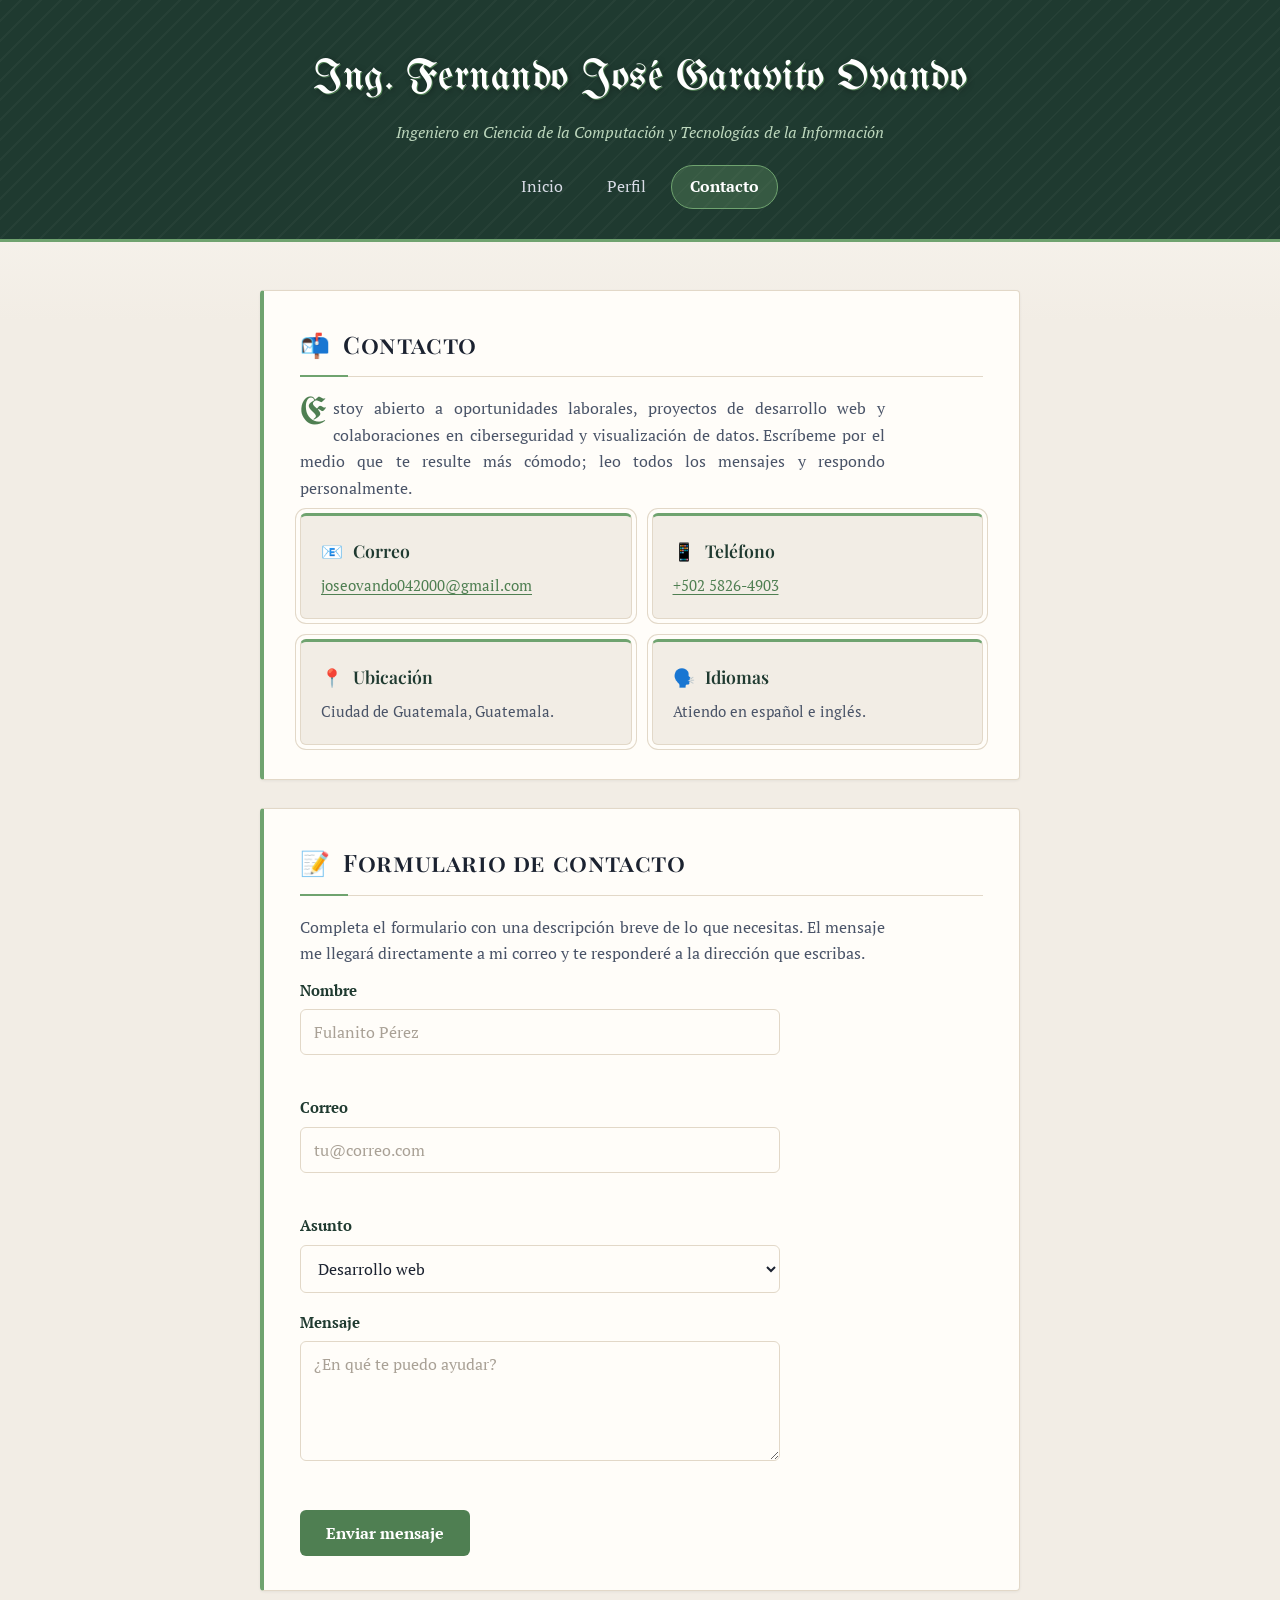
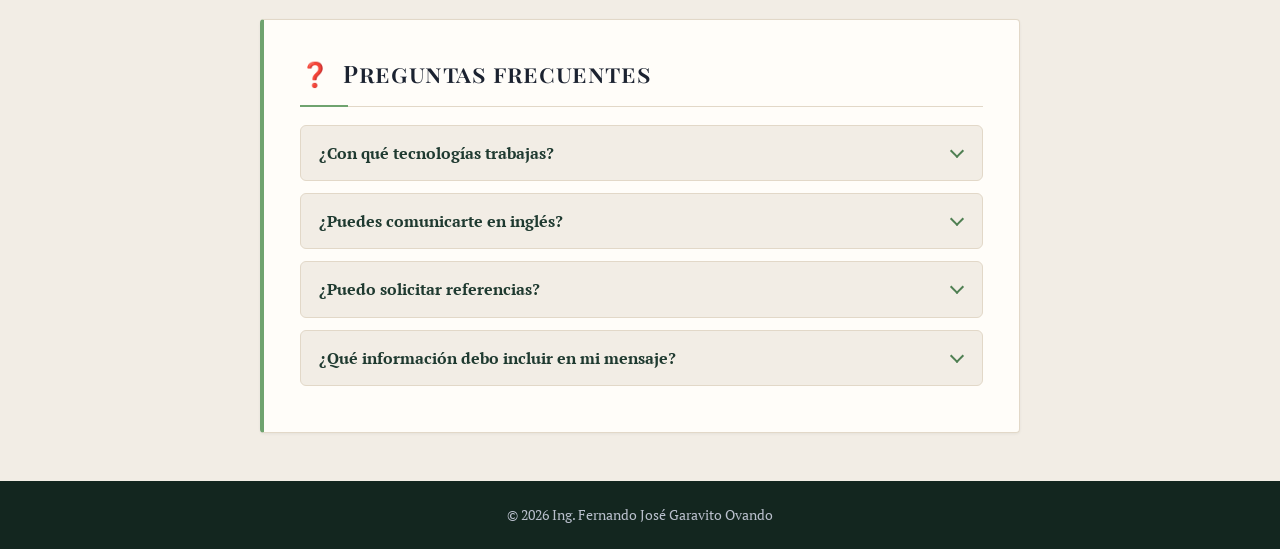
==== commit e8affffd: "Implementación usando json" ====
--- a/contacto.html
+++ b/contacto.html
@@ -50,18 +50,20 @@
       <h2><span class="emoji" aria-hidden="true">📝</span> Formulario de contacto</h2>
       <p>Completa el formulario con una descripción breve de lo que necesitas. El mensaje me llegará directamente a mi correo y te responderé a la dirección que escribas.</p>
       <!-- Los mensajes se envían con FormSubmit (formsubmit.co) a joseovando042000@gmail.com -->
-      <form action="https://formsubmit.co/joseovando042000@gmail.com" method="POST" id="form-contacto">
+      <form action="https://formsubmit.co/joseovando042000@gmail.com" method="POST" id="form-contacto" novalidate>
         <input type="hidden" name="_subject" value="Nuevo mensaje desde tu sitio web">
         <input type="hidden" name="_template" value="table">
         <input type="hidden" name="_captcha" value="false">
         <input type="text" name="_honey" class="trampa" tabindex="-1" autocomplete="off" aria-hidden="true">
         <div class="campo">
           <label for="nombre">Nombre</label>
-          <input type="text" id="nombre" name="nombre" placeholder="Fulanito Pérez" autocomplete="name" required>
+          <input type="text" id="nombre" name="nombre" placeholder="Fulanito Pérez" autocomplete="name" aria-describedby="error-nombre" required>
+          <p class="error" id="error-nombre" aria-live="polite"></p>
         </div>
         <div class="campo">
           <label for="correo">Correo</label>
-          <input type="email" id="correo" name="email" placeholder="tu@correo.com" autocomplete="email" required>
+          <input type="email" id="correo" name="email" placeholder="tu@correo.com" autocomplete="email" aria-describedby="error-correo" required>
+          <p class="error" id="error-correo" aria-live="polite"></p>
         </div>
         <div class="campo">
           <label for="asunto">Asunto</label>
@@ -75,7 +77,8 @@
         </div>
         <div class="campo">
           <label for="mensaje">Mensaje</label>
-          <textarea id="mensaje" name="mensaje" placeholder="¿En qué te puedo ayudar?" required></textarea>
+          <textarea id="mensaje" name="mensaje" placeholder="¿En qué te puedo ayudar?" aria-describedby="error-mensaje" required></textarea>
+          <p class="error" id="error-mensaje" aria-live="polite"></p>
         </div>
         <button type="submit" id="btn-enviar">Enviar mensaje</button>
         <p class="form-mensaje" id="form-mensaje" role="status" aria-live="polite"></p>
--- a/css/estilos.css
+++ b/css/estilos.css
@@ -21,6 +21,8 @@
   --borde:        #e2d8c8;
   --verde-suave:  #e8f0e4;
   --sombra-hover: 0 12px 24px rgba(23, 31, 48, 0.14);
+  --color-error:  #a3321f;
+  --color-exito:  var(--pizarra);
 }
 
 * {
@@ -751,10 +753,31 @@
   color: #a9a196;
 }
 
+/* ===== Validación del formulario ===== */
+section p.error {
+  color: var(--color-error);
+  font-size: 0.88rem;
+  text-align: left;
+  margin: 6px 0 0;
+  min-height: 1.1rem;   /* reserva el espacio para que el formulario no salte */
+}
+
+form .campo-invalido,
+form .campo-invalido:hover,
+form .campo-invalido:focus {
+  border-color: var(--color-error);
+  box-shadow: 0 0 0 1px var(--color-error);
+}
+
+form .campo-invalido:focus {
+  outline: 2px solid var(--color-error);
+  outline-offset: 2px;
+}
+
 .form-mensaje {
   display: none;
   text-align: left;
-  color: var(--pizarra);
+  color: var(--color-exito);
   background-color: var(--verde-suave);
   border: 1px solid var(--cobre);
   border-radius: 6px;
@@ -777,11 +800,6 @@
   opacity: 0;
 }
 
-button:disabled {
-  opacity: 0.7;
-  cursor: wait;
-  transform: none;
-}
 
 .form-mensaje.visible {
   display: block;
@@ -811,6 +829,16 @@
 }
 
 button:active { transform: translateY(0) scale(0.97); }
+
+/* Va después del hover para que el botón "Enviando…" no se mueva */
+button:disabled,
+button:disabled:hover {
+  opacity: 0.7;
+  cursor: wait;
+  transform: none;
+  background-color: var(--cobre-osc);
+  box-shadow: none;
+}
 
 /* "Mostrar más": se ve como enlace */
 .btn-expandir,
